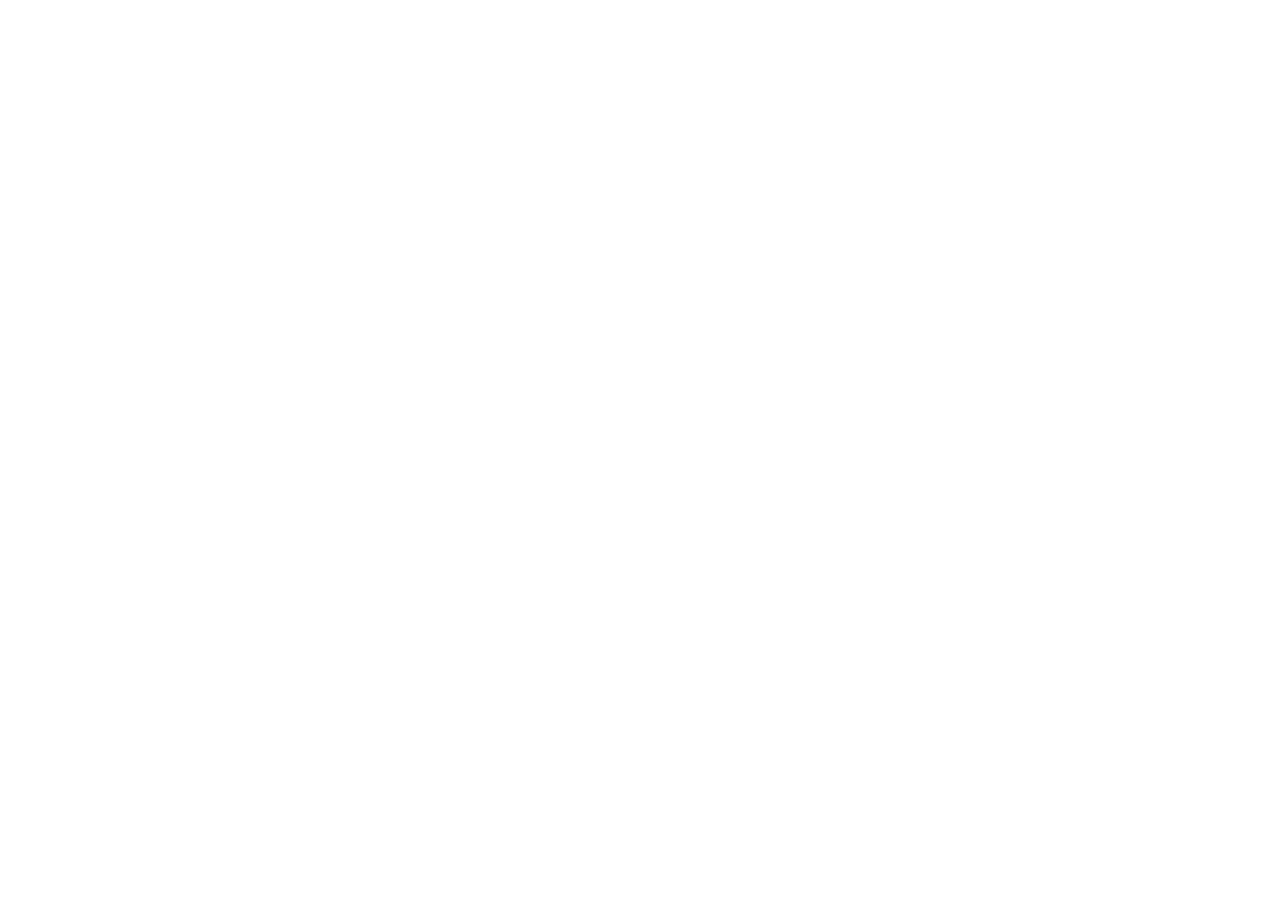
==== calc-normal/index.html @ 3cc277af "normal calculator files done" ====
<!DOCTYPE html>
<html lang="en">
<head>
    <meta charset="UTF-8">
    <meta name="viewport" content="width=device-width, initial-scale=1.0">
    <link rel="stylesheet" href="./style.css">
    <title>Document</title>
</head>
<body>
    
    <script src="./index.js"></script>
</body>
</html>
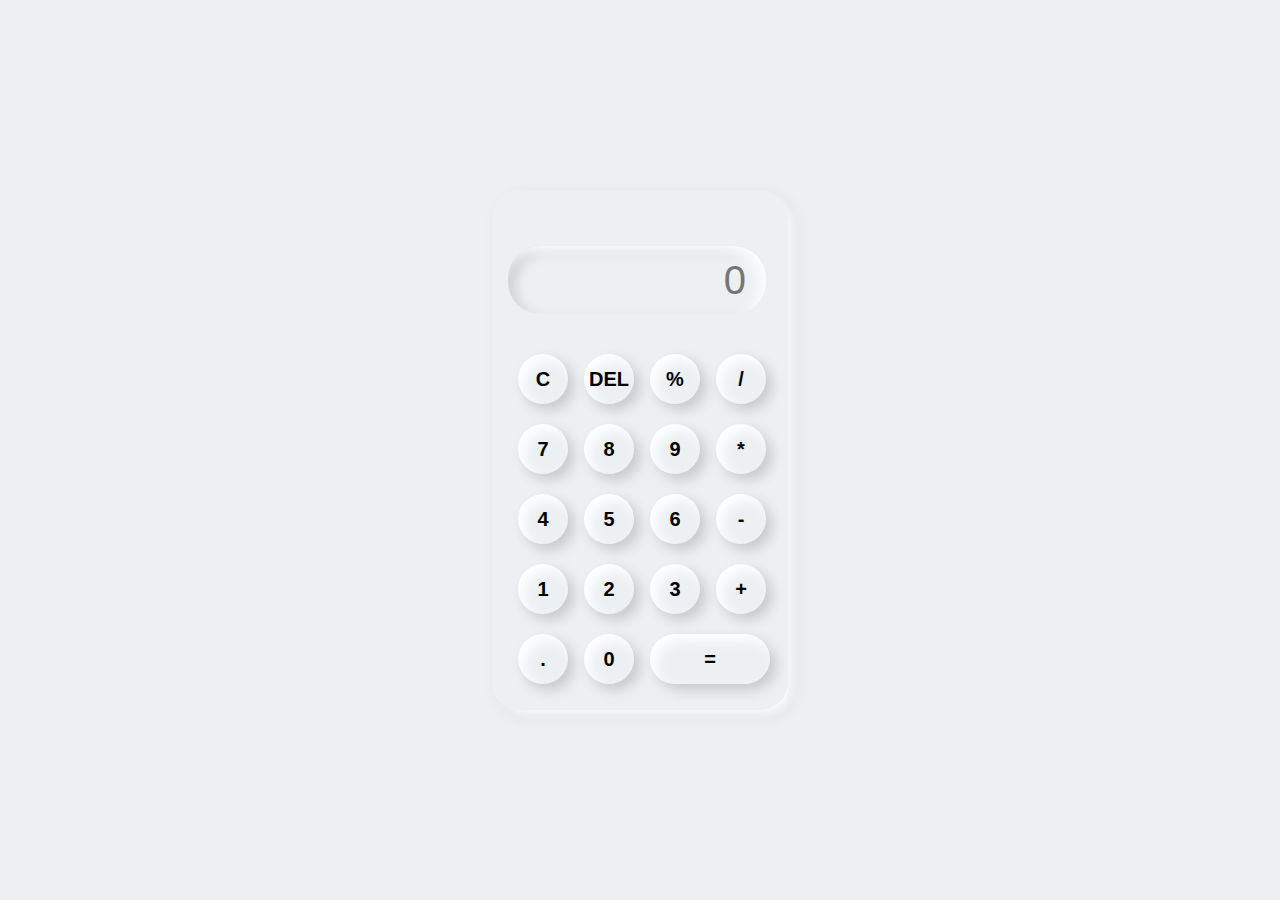
==== commit 0e31adb8: "simple calculator css done" ====
--- a/calc-normal/index.html
+++ b/calc-normal/index.html
@@ -4,9 +4,34 @@
     <meta charset="UTF-8">
     <meta name="viewport" content="width=device-width, initial-scale=1.0">
     <link rel="stylesheet" href="./style.css">
-    <title>Document</title>
+    <title>Calculator</title>
 </head>
 <body>
+
+    <div class="container">
+        <div class="calc">
+            <input type="text" id="inputext" placeholder="0">
+            <button>C</button>
+            <button>DEL</button>
+            <button>%</button>
+            <button>/</button>
+            <button>7</button>
+            <button>8</button>
+            <button>9</button>
+            <button>*</button>
+            <button>4</button>
+            <button>5</button>
+            <button>6</button>
+            <button>-</button>
+            <button>1</button>
+            <button>2</button>
+            <button>3</button>
+            <button>+</button>
+            <button>.</button>
+            <button>0</button>
+            <button class="equal">=</button>
+        </div>
+    </div>
     
     <script src="./index.js"></script>
 </body>
--- a/calc-normal/style.css
+++ b/calc-normal/style.css
@@ -0,0 +1,55 @@
+* {
+  margin: 0;
+  padding: 0;
+  box-sizing: border-box;
+  outline: none;
+  font-family: sans-serif;
+  background-color: #ecf0f3;
+}
+
+.container {
+  height: 100vh;
+  display: flex;
+  align-items: center;
+  justify-content: center;
+  background-color: #ecf0f3;
+}
+
+.calc {
+  box-shadow: 6px 6px 13px #fff, 6px 6px 13px rgba(0, 0, 0, 0.16);
+  border-radius: 28px;
+  padding: 16px;
+  display: grid;
+  grid-template-columns: repeat(4, 66px);
+}
+
+input {
+  grid-column: span 4;
+  height: 68px;
+  width: 258px;
+  box-shadow: inset -6px 6px 13px #fff, inset 6px 6px 13px rgba(0, 0, 0, 0.16);
+  background-color: #ecf0f3;
+  border: none;
+  border-radius: 32px;
+  color: rgba(26, 25, 25);
+  text-align: end;
+  margin: 40px 0 30px 0px;
+  padding: 20px;
+  font-size: 40px;
+}
+
+button {
+  box-shadow: inset 6px 6px 13px #fff, 6px 6px 13px rgba(0, 0, 0, 0.16);
+  background-color: #ecf0f3;
+  border: none;
+  border-radius: 50%;
+  width: 50px;
+  height: 50px;
+  margin: 10px;
+  font-weight: bold;
+  font-size: 20px;
+}
+.equal{
+    width: 120px;
+    border-radius: 42px;
+}
